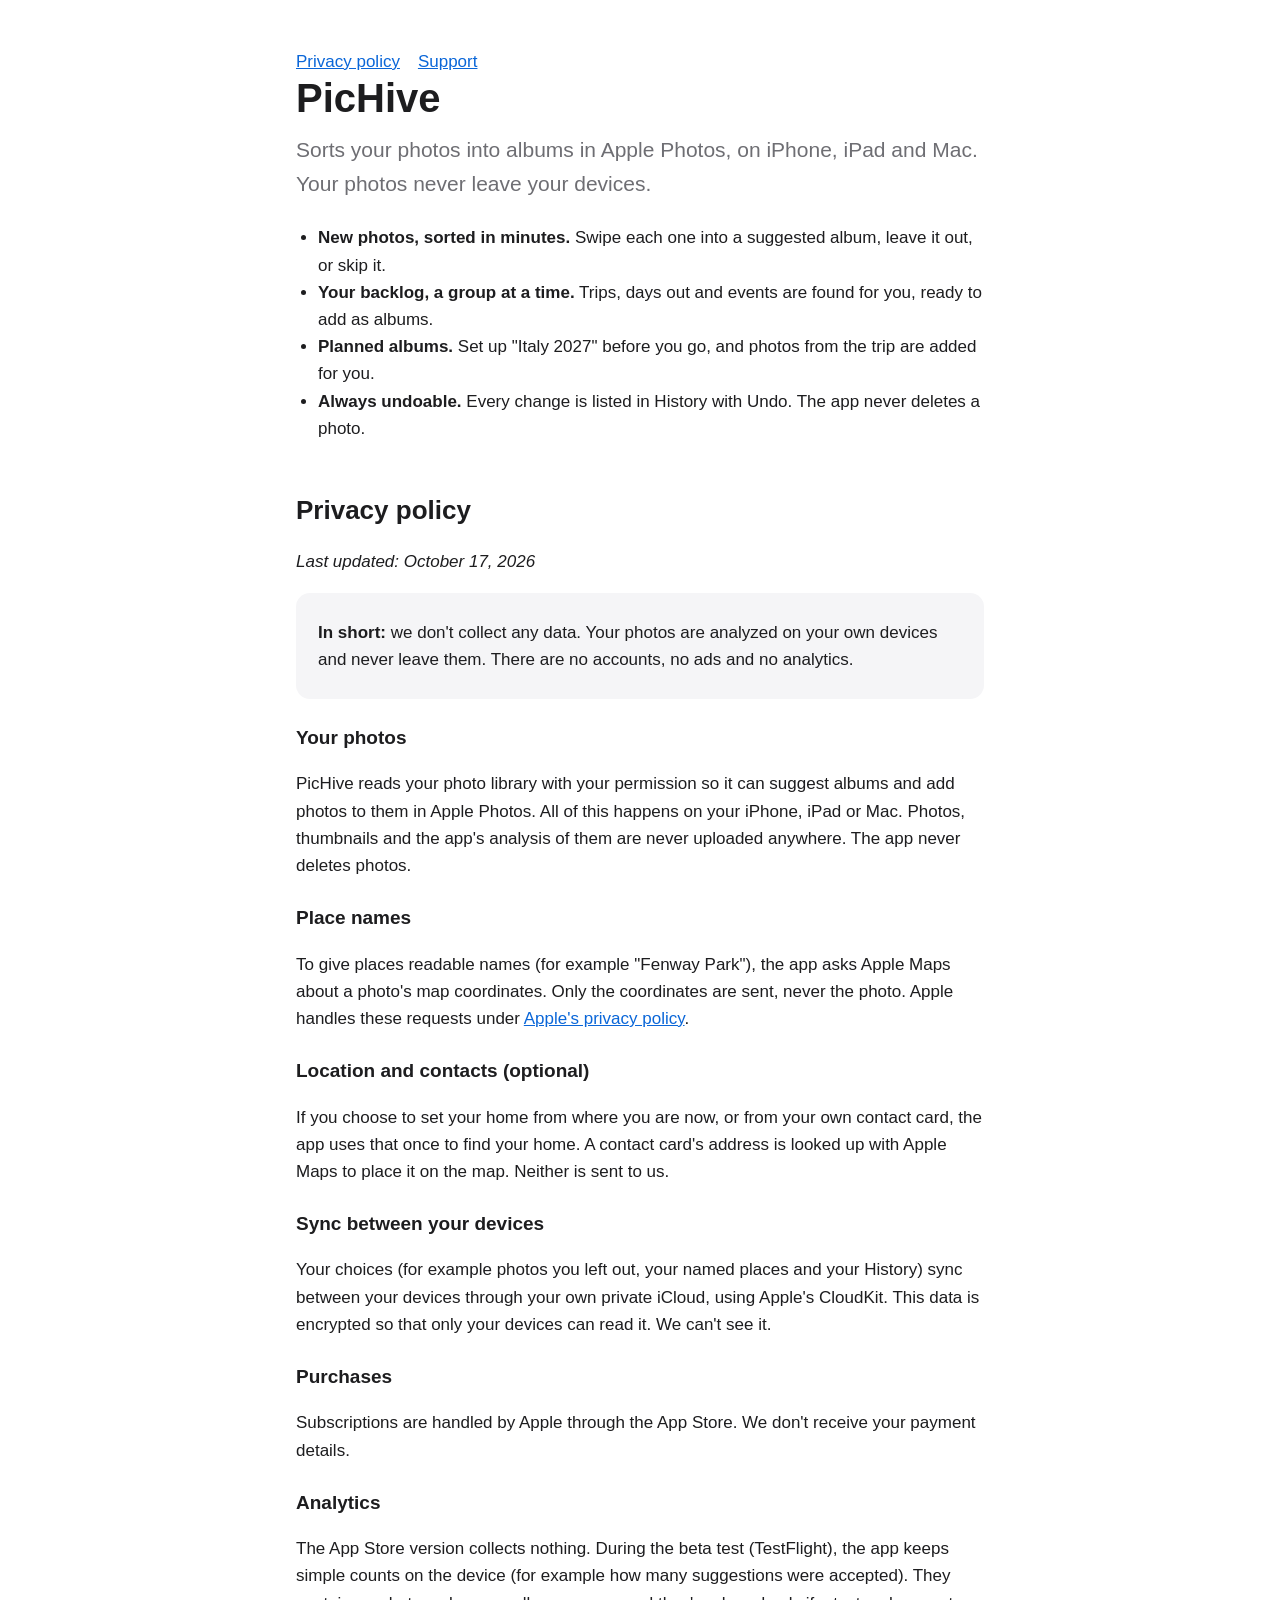
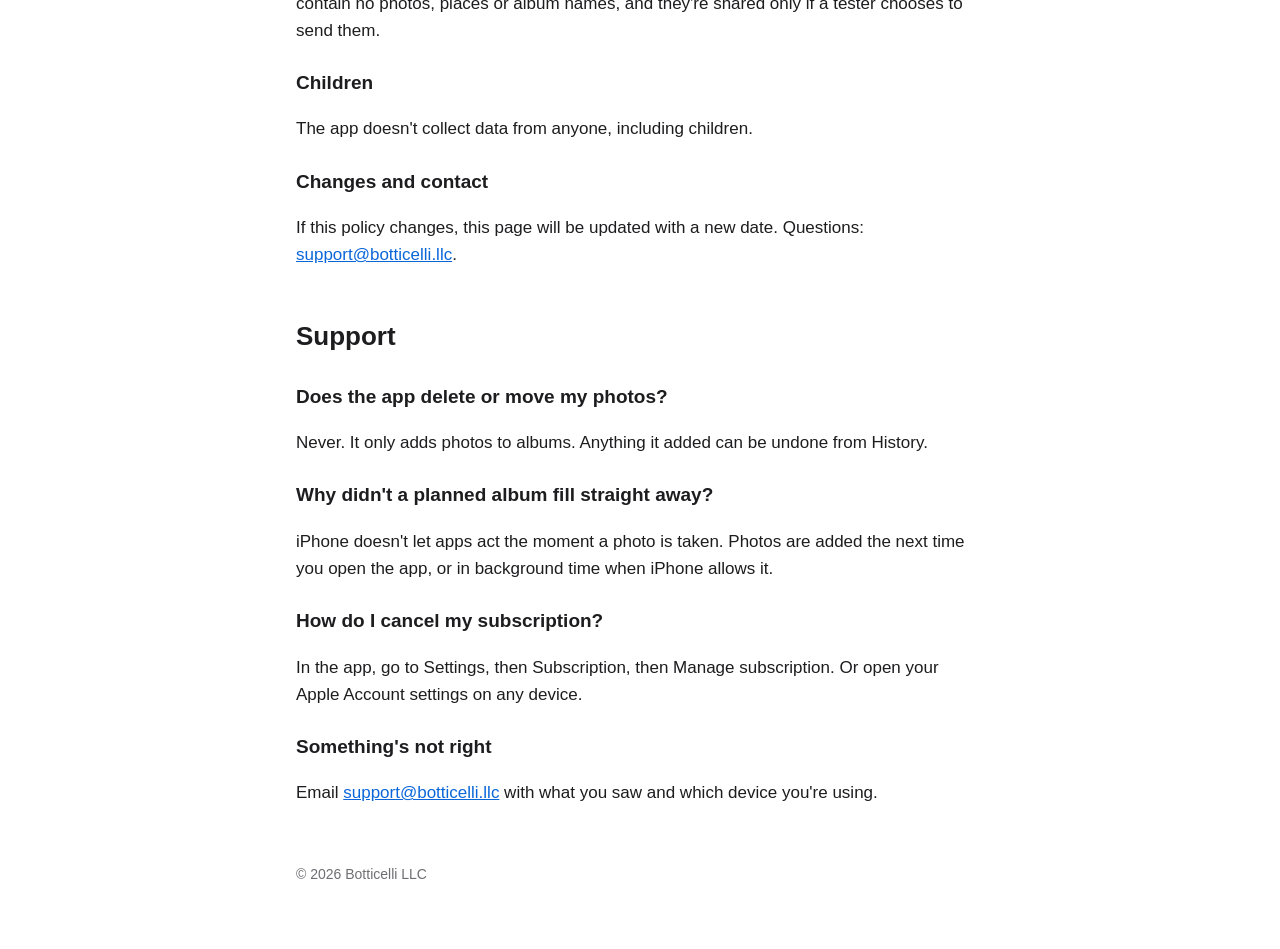
==== index.html @ 1653ad2e "Add files via upload" ====
<!doctype html>
<html lang="en">
<head>
<meta charset="utf-8">
<meta name="viewport" content="width=device-width, initial-scale=1">
<title>PicHive</title>
<meta name="description" content="PicHive sorts your photos into albums in Apple Photos, on your iPhone, iPad and Mac. Your photos never leave your devices.">
<style>
  :root { --text: #1d1d1f; --muted: #6e6e73; --bg: #ffffff; --card: #f5f5f7; --accent: #0a66d8; }
  @media (prefers-color-scheme: dark) {
    :root { --text: #f5f5f7; --muted: #a1a1a6; --bg: #000000; --card: #1c1c1e; --accent: #4c9bff; }
  }
  * { box-sizing: border-box; }
  body { margin: 0; background: var(--bg); color: var(--text);
         font: 17px/1.6 -apple-system, BlinkMacSystemFont, "Segoe UI", Roboto, Helvetica, Arial, sans-serif; }
  main { max-width: 720px; margin: 0 auto; padding: 48px 16px 64px; }
  h1 { font-size: 40px; line-height: 1.15; margin: 0 0 12px; }
  h2 { font-size: 26px; margin: 48px 0 12px; }
  h3 { font-size: 19px; margin: 24px 0 6px; }
  p, li { color: var(--text); }
  .lead { font-size: 21px; color: var(--muted); margin: 0 0 24px; }
  .card { background: var(--card); border-radius: 14px; padding: 20px 22px; margin: 16px 0; }
  .card p { margin: 6px 0; }
  a { color: var(--accent); }
  nav a { margin-right: 18px; }
  footer { margin-top: 56px; color: var(--muted); font-size: 14px; }
  ul { padding-left: 22px; }
</style>
</head>
<body>
<main>
  <nav><a href="#privacy">Privacy policy</a><a href="#support">Support</a></nav>

  <h1>PicHive</h1>
  <p class="lead">Sorts your photos into albums in Apple Photos, on iPhone, iPad and Mac. Your photos never leave your devices.</p>

  <ul>
    <li><strong>New photos, sorted in minutes.</strong> Swipe each one into a suggested album, leave it out, or skip it.</li>
    <li><strong>Your backlog, a group at a time.</strong> Trips, days out and events are found for you, ready to add as albums.</li>
    <li><strong>Planned albums.</strong> Set up "Italy 2027" before you go, and photos from the trip are added for you.</li>
    <li><strong>Always undoable.</strong> Every change is listed in History with Undo. The app never deletes a photo.</li>
  </ul>

  <h2 id="privacy">Privacy policy</h2>
  <p><em>Last updated: October 17, 2026</em></p>

  <div class="card">
    <p><strong>In short:</strong> we don't collect any data. Your photos are analyzed on your own devices and never leave them. There are no accounts, no ads and no analytics.</p>
  </div>

  <h3>Your photos</h3>
  <p>PicHive reads your photo library with your permission so it can suggest albums and add photos to them in Apple Photos. All of this happens on your iPhone, iPad or Mac. Photos, thumbnails and the app's analysis of them are never uploaded anywhere. The app never deletes photos.</p>

  <h3>Place names</h3>
  <p>To give places readable names (for example "Fenway Park"), the app asks Apple Maps about a photo's map coordinates. Only the coordinates are sent, never the photo. Apple handles these requests under <a href="https://www.apple.com/legal/privacy/">Apple's privacy policy</a>.</p>

  <h3>Location and contacts (optional)</h3>
  <p>If you choose to set your home from where you are now, or from your own contact card, the app uses that once to find your home. A contact card's address is looked up with Apple Maps to place it on the map. Neither is sent to us.</p>

  <h3>Sync between your devices</h3>
  <p>Your choices (for example photos you left out, your named places and your History) sync between your devices through your own private iCloud, using Apple's CloudKit. This data is encrypted so that only your devices can read it. We can't see it.</p>

  <h3>Purchases</h3>
  <p>Subscriptions are handled by Apple through the App Store. We don't receive your payment details.</p>

  <h3>Analytics</h3>
  <p>The App Store version collects nothing. During the beta test (TestFlight), the app keeps simple counts on the device (for example how many suggestions were accepted). They contain no photos, places or album names, and they're shared only if a tester chooses to send them.</p>

  <h3>Children</h3>
  <p>The app doesn't collect data from anyone, including children.</p>

  <h3>Changes and contact</h3>
  <p>If this policy changes, this page will be updated with a new date. Questions: <a href="mailto:support@botticelli.llc">support@botticelli.llc</a>.</p>

  <h2 id="support">Support</h2>
  <h3>Does the app delete or move my photos?</h3>
  <p>Never. It only adds photos to albums. Anything it added can be undone from History.</p>
  <h3>Why didn't a planned album fill straight away?</h3>
  <p>iPhone doesn't let apps act the moment a photo is taken. Photos are added the next time you open the app, or in background time when iPhone allows it.</p>
  <h3>How do I cancel my subscription?</h3>
  <p>In the app, go to Settings, then Subscription, then Manage subscription. Or open your Apple Account settings on any device.</p>
  <h3>Something's not right</h3>
  <p>Email <a href="mailto:support@botticelli.llc">support@botticelli.llc</a> with what you saw and which device you're using.</p>

  <footer>© 2026 Botticelli LLC</footer>
</main>
</body>
</html>
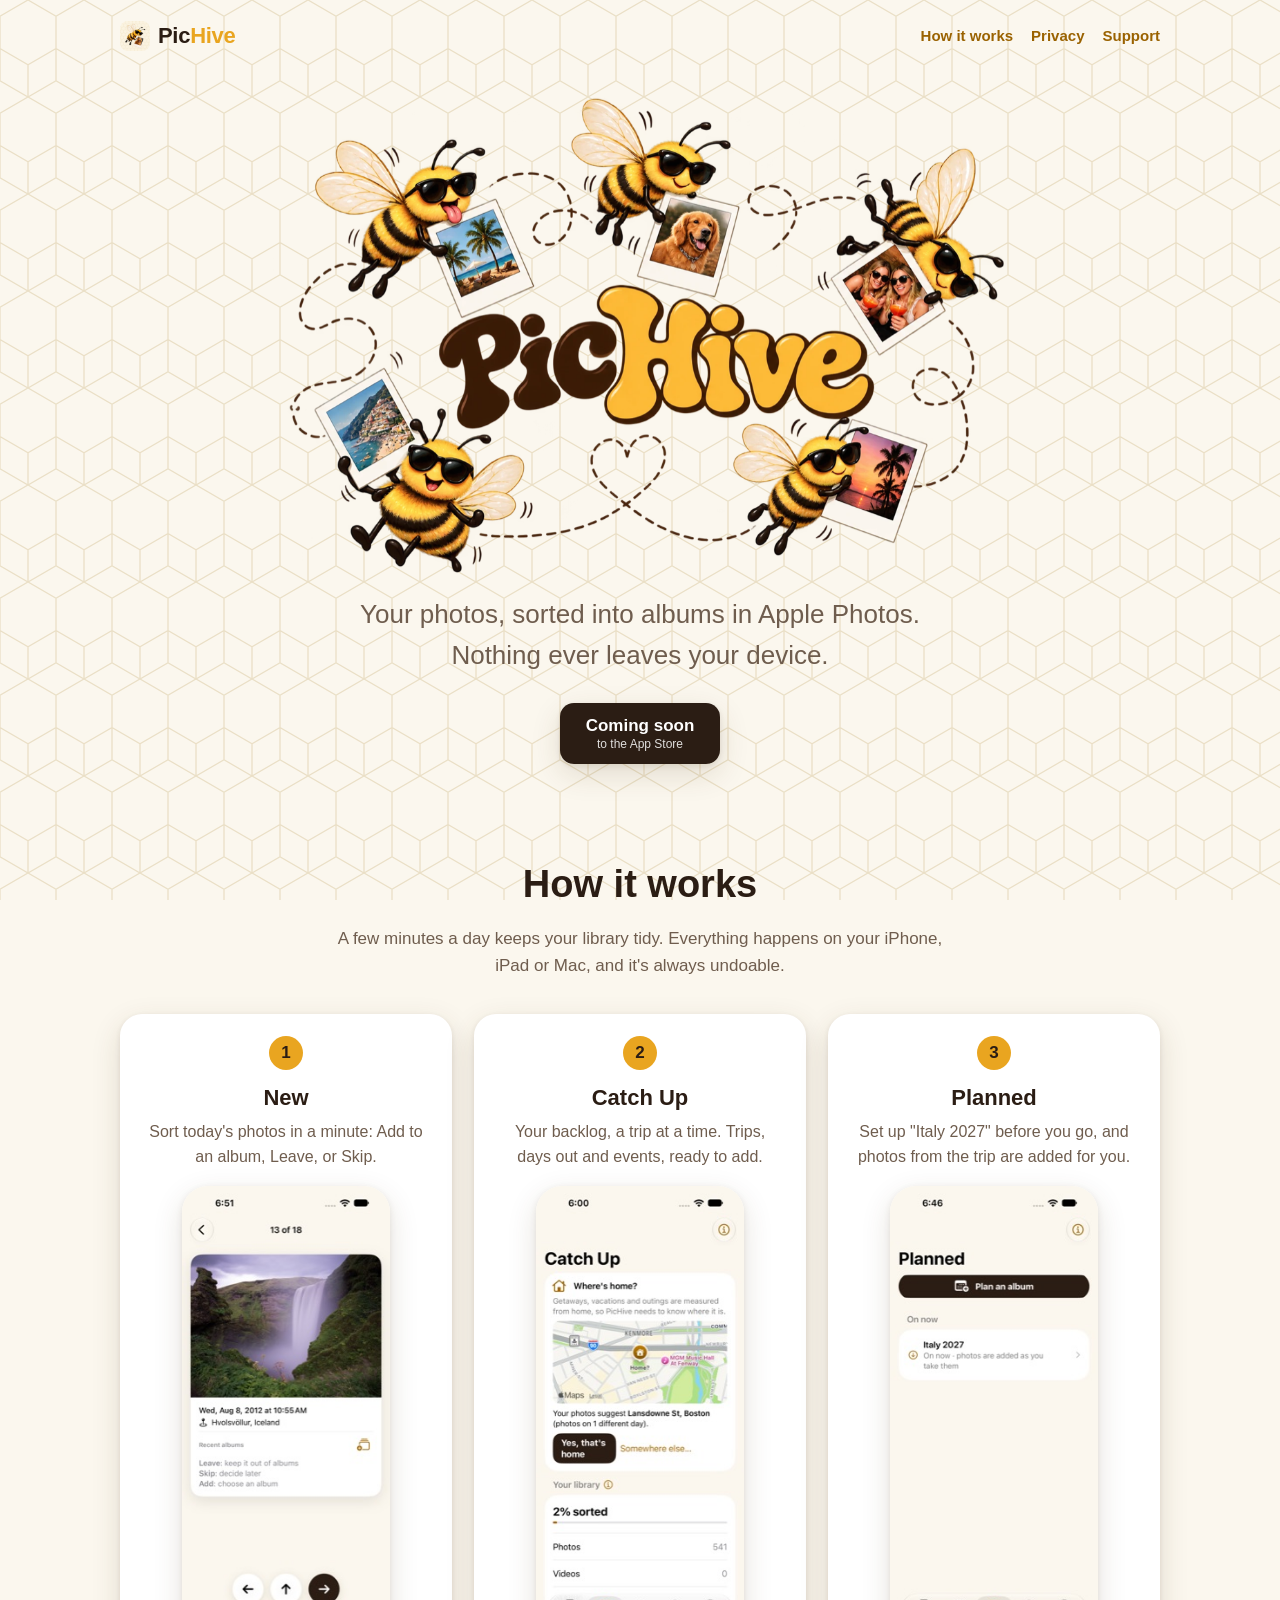
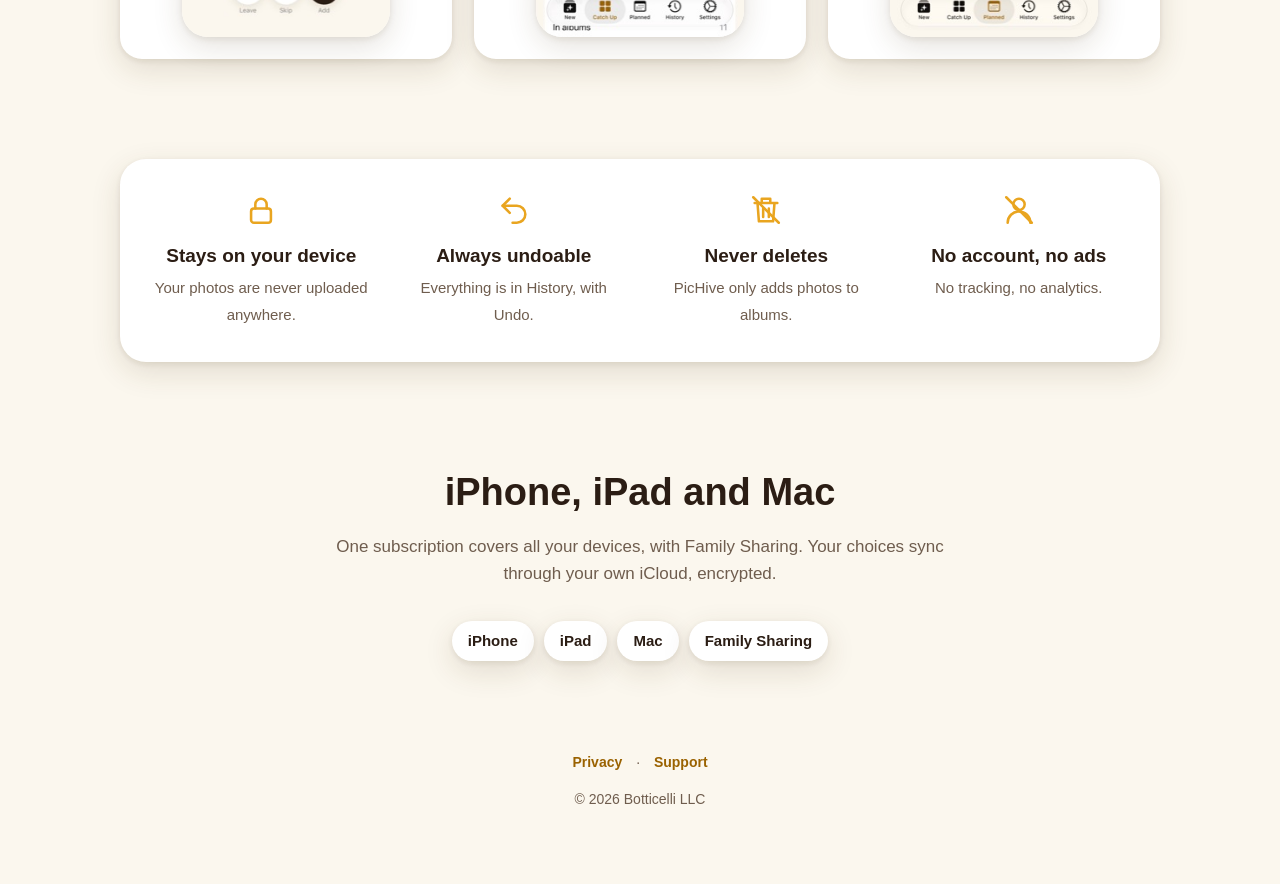
==== commit 0948c229: "PicHive website: home, privacy and support" ====
--- a/index.html
+++ b/index.html
@@ -3,86 +3,71 @@
 <head>
 <meta charset="utf-8">
 <meta name="viewport" content="width=device-width, initial-scale=1">
-<title>PicHive</title>
-<meta name="description" content="PicHive sorts your photos into albums in Apple Photos, on your iPhone, iPad and Mac. Your photos never leave your devices.">
-<style>
-  :root { --text: #1d1d1f; --muted: #6e6e73; --bg: #ffffff; --card: #f5f5f7; --accent: #0a66d8; }
-  @media (prefers-color-scheme: dark) {
-    :root { --text: #f5f5f7; --muted: #a1a1a6; --bg: #000000; --card: #1c1c1e; --accent: #4c9bff; }
-  }
-  * { box-sizing: border-box; }
-  body { margin: 0; background: var(--bg); color: var(--text);
-         font: 17px/1.6 -apple-system, BlinkMacSystemFont, "Segoe UI", Roboto, Helvetica, Arial, sans-serif; }
-  main { max-width: 720px; margin: 0 auto; padding: 48px 16px 64px; }
-  h1 { font-size: 40px; line-height: 1.15; margin: 0 0 12px; }
-  h2 { font-size: 26px; margin: 48px 0 12px; }
-  h3 { font-size: 19px; margin: 24px 0 6px; }
-  p, li { color: var(--text); }
-  .lead { font-size: 21px; color: var(--muted); margin: 0 0 24px; }
-  .card { background: var(--card); border-radius: 14px; padding: 20px 22px; margin: 16px 0; }
-  .card p { margin: 6px 0; }
-  a { color: var(--accent); }
-  nav a { margin-right: 18px; }
-  footer { margin-top: 56px; color: var(--muted); font-size: 14px; }
-  ul { padding-left: 22px; }
-</style>
+<title>PicHive: your photos, sorted into albums</title>
+<meta name="description" content="PicHive sorts your photos into albums in Apple Photos, on iPhone, iPad and Mac. Your photos never leave your devices.">
+<link rel="icon" href="assets/icon.png">
+<link rel="apple-touch-icon" href="assets/icon.png">
+<link rel="stylesheet" href="assets/style.css">
 </head>
 <body>
-<main>
-  <nav><a href="#privacy">Privacy policy</a><a href="#support">Support</a></nav>
+  <div class="comb" aria-hidden="true"></div>
+  <nav>
+    <a class="logo" href="./"><img src="assets/icon.png" alt=""><span>Pic<b>Hive</b></span></a>
+    <div class="links"><a href="#how">How it works</a><a href="privacy.html">Privacy</a><a href="support.html">Support</a></div>
+  </nav>
 
-  <h1>PicHive</h1>
-  <p class="lead">Sorts your photos into albums in Apple Photos, on iPhone, iPad and Mac. Your photos never leave your devices.</p>
+  <header class="hero">
+    <img class="bee b1" src="assets/bee.png" alt="" aria-hidden="true">
+    <img class="bee b2" src="assets/bee.png" alt="" aria-hidden="true">
+    <img class="bee b3" src="assets/bee.png" alt="" aria-hidden="true">
+    <img class="art" src="assets/pichive-bees.png" alt="PicHive: bees in sunglasses carrying photos">
+    <p class="tag">Your photos, sorted into albums in Apple Photos.<br>Nothing ever leaves your device.</p>
+    <div class="cta">
+      <!-- Before launch: "Coming soon". On launch day, replace with Apple's official "Download on the App Store" badge linking to the app. -->
+      <span class="store">Coming soon<small>to the App Store</small></span>
+    </div>
+  </header>
 
-  <ul>
-    <li><strong>New photos, sorted in minutes.</strong> Swipe each one into a suggested album, leave it out, or skip it.</li>
-    <li><strong>Your backlog, a group at a time.</strong> Trips, days out and events are found for you, ready to add as albums.</li>
-    <li><strong>Planned albums.</strong> Set up "Italy 2027" before you go, and photos from the trip are added for you.</li>
-    <li><strong>Always undoable.</strong> Every change is listed in History with Undo. The app never deletes a photo.</li>
-  </ul>
+  <section id="how">
+    <h2>How it works</h2>
+    <p class="sub">A few minutes a day keeps your library tidy. Everything happens on your iPhone, iPad or Mac, and it's always undoable.</p>
+    <div class="steps">
+      <div class="step"><span class="num">1</span><h3>New</h3><p>Sort today's photos in a minute: Add to an album, Leave, or Skip.</p><img class="shot" src="assets/screen-new.jpg" alt="PicHive reviewing a photo of a waterfall in Iceland"></div>
+      <div class="step"><span class="num">2</span><h3>Catch Up</h3><p>Your backlog, a trip at a time. Trips, days out and events, ready to add.</p><img class="shot" src="assets/screen-catchup.jpg" alt="PicHive Catch Up screen"></div>
+      <div class="step"><span class="num">3</span><h3>Planned</h3><p>Set up "Italy 2027" before you go, and photos from the trip are added for you.</p><img class="shot" src="assets/screen-planned.jpg" alt="PicHive Planned screen with Italy 2027"></div>
+    </div>
+  </section>
 
-  <h2 id="privacy">Privacy policy</h2>
-  <p><em>Last updated: October 17, 2026</em></p>
+  <section>
+    <div class="promise">
+      <div>
+        <svg viewBox="0 0 24 24" aria-hidden="true"><rect x="5" y="11" width="14" height="10" rx="2"/><path d="M8 11V8a4 4 0 0 1 8 0v3"/></svg>
+        <b>Stays on your device</b><span>Your photos are never uploaded anywhere.</span>
+      </div>
+      <div>
+        <svg viewBox="0 0 24 24" aria-hidden="true"><path d="M9 14 4 9l5-5"/><path d="M4 9h10a6 6 0 0 1 0 12h-3"/></svg>
+        <b>Always undoable</b><span>Everything is in History, with Undo.</span>
+      </div>
+      <div>
+        <svg viewBox="0 0 24 24" aria-hidden="true"><path d="M4 7h16M10 11v6M14 11v6M6 7l1 13h10l1-13M9 7V4h6v3"/><path d="M3 3l18 18"/></svg>
+        <b>Never deletes</b><span>PicHive only adds photos to albums.</span>
+      </div>
+      <div>
+        <svg viewBox="0 0 24 24" aria-hidden="true"><circle cx="12" cy="8" r="4"/><path d="M4 21a8 8 0 0 1 16 0"/><path d="M3 3l18 18"/></svg>
+        <b>No account, no ads</b><span>No tracking, no analytics.</span>
+      </div>
+    </div>
+  </section>
 
-  <div class="card">
-    <p><strong>In short:</strong> we don't collect any data. Your photos are analyzed on your own devices and never leave them. There are no accounts, no ads and no analytics.</p>
-  </div>
+  <section class="devices">
+    <h2>iPhone, iPad and Mac</h2>
+    <p class="sub">One subscription covers all your devices, with Family Sharing. Your choices sync through your own iCloud, encrypted.</p>
+    <div class="chips"><span class="chip">iPhone</span><span class="chip">iPad</span><span class="chip">Mac</span><span class="chip">Family Sharing</span></div>
+  </section>
 
-  <h3>Your photos</h3>
-  <p>PicHive reads your photo library with your permission so it can suggest albums and add photos to them in Apple Photos. All of this happens on your iPhone, iPad or Mac. Photos, thumbnails and the app's analysis of them are never uploaded anywhere. The app never deletes photos.</p>
-
-  <h3>Place names</h3>
-  <p>To give places readable names (for example "Fenway Park"), the app asks Apple Maps about a photo's map coordinates. Only the coordinates are sent, never the photo. Apple handles these requests under <a href="https://www.apple.com/legal/privacy/">Apple's privacy policy</a>.</p>
-
-  <h3>Location and contacts (optional)</h3>
-  <p>If you choose to set your home from where you are now, or from your own contact card, the app uses that once to find your home. A contact card's address is looked up with Apple Maps to place it on the map. Neither is sent to us.</p>
-
-  <h3>Sync between your devices</h3>
-  <p>Your choices (for example photos you left out, your named places and your History) sync between your devices through your own private iCloud, using Apple's CloudKit. This data is encrypted so that only your devices can read it. We can't see it.</p>
-
-  <h3>Purchases</h3>
-  <p>Subscriptions are handled by Apple through the App Store. We don't receive your payment details.</p>
-
-  <h3>Analytics</h3>
-  <p>The App Store version collects nothing. During the beta test (TestFlight), the app keeps simple counts on the device (for example how many suggestions were accepted). They contain no photos, places or album names, and they're shared only if a tester chooses to send them.</p>
-
-  <h3>Children</h3>
-  <p>The app doesn't collect data from anyone, including children.</p>
-
-  <h3>Changes and contact</h3>
-  <p>If this policy changes, this page will be updated with a new date. Questions: <a href="mailto:support@botticelli.llc">support@botticelli.llc</a>.</p>
-
-  <h2 id="support">Support</h2>
-  <h3>Does the app delete or move my photos?</h3>
-  <p>Never. It only adds photos to albums. Anything it added can be undone from History.</p>
-  <h3>Why didn't a planned album fill straight away?</h3>
-  <p>iPhone doesn't let apps act the moment a photo is taken. Photos are added the next time you open the app, or in background time when iPhone allows it.</p>
-  <h3>How do I cancel my subscription?</h3>
-  <p>In the app, go to Settings, then Subscription, then Manage subscription. Or open your Apple Account settings on any device.</p>
-  <h3>Something's not right</h3>
-  <p>Email <a href="mailto:support@botticelli.llc">support@botticelli.llc</a> with what you saw and which device you're using.</p>
-
-  <footer>© 2026 Botticelli LLC</footer>
-</main>
+  <footer>
+    <a href="privacy.html">Privacy</a> · <a href="support.html">Support</a>
+    <p>© 2026 Botticelli LLC</p>
+  </footer>
 </body>
 </html>
--- a/assets/style.css
+++ b/assets/style.css
@@ -0,0 +1,79 @@
+/* PicHive website: cream, chocolate and honey, like the app. Light and dark. */
+:root {
+  --page: #fbf7ee; --card: #ffffff; --text: #2b1d14; --muted: #6f5d4e; --comb: #eadfc6;
+  --honey: #e9a520; --honeyText: #9a6200; --choc: #2b1d14; --onChoc: #ffffff;
+  --shadow: 0 10px 30px rgba(80, 55, 20, .14), 0 2px 6px rgba(80, 55, 20, .10);
+}
+@media (prefers-color-scheme: dark) {
+  :root {
+    --page: #17110c; --card: #241a13; --text: #f6efe4; --muted: #c4b29b; --comb: #2e2218;
+    --honeyText: #f2b33d; --choc: #f2b33d; --onChoc: #2b1d14; --shadow: 0 12px 32px rgba(0, 0, 0, .55);
+  }
+}
+* { box-sizing: border-box; }
+html { scroll-behavior: smooth; }
+body { margin: 0; background: var(--page); color: var(--text); font: 17px/1.6 -apple-system, BlinkMacSystemFont, "Segoe UI", Roboto, sans-serif; }
+.rounded, h1, h2, h3, .logo { font-family: ui-rounded, "SF Pro Rounded", -apple-system, sans-serif; }
+a { color: var(--honeyText); }
+img { max-width: 100%; }
+
+/* Faint honeycomb behind every page */
+.comb { position: fixed; inset: 0; z-index: -1;
+  background-image: url("data:image/svg+xml;utf8,<svg xmlns='http://www.w3.org/2000/svg' width='56' height='97' viewBox='0 0 56 97'><path d='M28 0 L56 16.2 L56 48.5 L28 64.7 L0 48.5 L0 16.2 Z M28 64.7 L28 97 M0 48.5 L0 80.8 L28 97 M56 48.5 L56 80.8 L28 97' fill='none' stroke='%23eadfc6' stroke-width='1.3'/></svg>"); }
+@media (prefers-color-scheme: dark) { .comb { opacity: .12; } }
+
+nav { display: flex; justify-content: space-between; align-items: center; max-width: 1080px; margin: 0 auto; padding: 18px 20px; }
+.logo { font-weight: 800; font-size: 22px; letter-spacing: -.3px; color: var(--text); text-decoration: none; display: inline-flex; align-items: center; gap: 8px; }
+.logo img { width: 30px; height: 30px; border-radius: 8px; }
+.logo b { color: var(--honey); font-weight: inherit; }
+nav .links a { margin-left: 18px; text-decoration: none; font-weight: 600; font-size: 15px; }
+
+/* Home: hero */
+.hero { position: relative; max-width: 1080px; margin: 0 auto; padding: 10px 20px 40px; text-align: center; overflow: hidden; }
+.hero .art { width: min(760px, 100%); height: auto; display: block; margin: 0 auto; }
+.tag { font-size: clamp(20px, 3vw, 26px); color: var(--muted); margin: 6px auto 26px; max-width: 640px; }
+.cta { display: inline-flex; flex-direction: column; align-items: center; gap: 10px; }
+.store { display: inline-flex; flex-direction: column; align-items: center; background: var(--choc); color: var(--onChoc); border-radius: 14px; padding: 12px 26px; font-weight: 700; text-decoration: none; box-shadow: var(--shadow); line-height: 1.3; }
+.store small { font-weight: 500; font-size: 12px; opacity: .85; }
+
+/* Flying bees: they stay in the margins beside and above the artwork, never over text.
+   Shown on wide screens only; hidden for Reduce Motion. */
+.bee { display: none; }
+@media (min-width: 1000px) and (prefers-reduced-motion: no-preference) {
+  .bee { display: block; position: absolute; top: 0; left: 0; width: 56px; height: auto; pointer-events: none;
+         offset-rotate: 0deg; filter: drop-shadow(0 4px 6px rgba(0, 0, 0, .18)); }
+  .bee.b1 { offset-path: path("M -80 40 C 200 -10, 400 70, 600 20 S 950 0, 1180 50"); animation: fly 26s linear infinite, bob 1.6s ease-in-out infinite; }
+  .bee.b2 { width: 46px; offset-path: path("M 1170 90 C 1060 180, 1090 300, 1010 380 S 1060 480, 1170 540"); animation: fly 22s linear infinite -8s, bob 1.3s ease-in-out infinite; }
+  .bee.b3 { width: 40px; offset-path: path("M -70 540 C 60 470, 20 350, 100 260 S 60 140, -70 80"); animation: fly 30s linear infinite -15s, bob 1.9s ease-in-out infinite; }
+}
+@keyframes fly { from { offset-distance: 0%; } to { offset-distance: 100%; } }
+@keyframes bob { 0%, 100% { translate: 0 0; } 50% { translate: 0 -6px; } }
+
+/* Sections */
+section { max-width: 1080px; margin: 0 auto; padding: 50px 20px; }
+h2 { font-size: clamp(28px, 4vw, 38px); margin: 0 0 10px; text-align: center; }
+.sub { text-align: center; color: var(--muted); margin: 0 auto 34px; max-width: 620px; }
+.steps { display: grid; grid-template-columns: repeat(auto-fit, minmax(260px, 1fr)); gap: 22px; }
+.step { background: var(--card); border-radius: 22px; padding: 22px; box-shadow: var(--shadow); text-align: center; }
+.step .num { display: inline-flex; width: 34px; height: 34px; border-radius: 50%; background: var(--honey); color: #2b1d14; font-weight: 800; align-items: center; justify-content: center; }
+.step h3 { margin: 10px 0 4px; font-size: 22px; }
+.step p { color: var(--muted); margin: 0 0 16px; font-size: 16px; }
+.shot { width: 72%; max-width: 230px; border-radius: 26px; box-shadow: var(--shadow); display: block; margin: 0 auto; }
+.promise { background: var(--card); border-radius: 26px; box-shadow: var(--shadow); padding: 34px 26px; display: grid; grid-template-columns: repeat(auto-fit, minmax(200px, 1fr)); gap: 22px; text-align: center; }
+.promise svg { width: 34px; height: 34px; stroke: var(--honey); fill: none; stroke-width: 1.8; stroke-linecap: round; stroke-linejoin: round; margin-bottom: 6px; }
+.promise b { display: block; font-size: 19px; margin-bottom: 2px; }
+.promise span { color: var(--muted); font-size: 15px; }
+.devices { text-align: center; }
+.chips { display: flex; justify-content: center; gap: 10px; flex-wrap: wrap; margin-top: 14px; }
+.chip { background: var(--card); border-radius: 999px; padding: 8px 16px; box-shadow: var(--shadow); font-weight: 600; font-size: 15px; }
+
+/* Privacy and Support pages */
+.doc { max-width: 760px; margin: 0 auto; padding: 20px 20px 40px; }
+.doc h1 { font-size: clamp(32px, 5vw, 44px); margin: 10px 0 4px; }
+.doc .updated { color: var(--muted); margin: 0 0 24px; }
+.doc h3 { font-size: 20px; margin: 28px 0 6px; }
+.doc .card { background: var(--card); border-radius: 18px; padding: 18px 22px; box-shadow: var(--shadow); margin: 18px 0; }
+.doc .card p { margin: 4px 0; }
+
+footer { text-align: center; padding: 40px 20px 60px; color: var(--muted); font-size: 14px; }
+footer a { margin: 0 10px; font-weight: 600; text-decoration: none; }
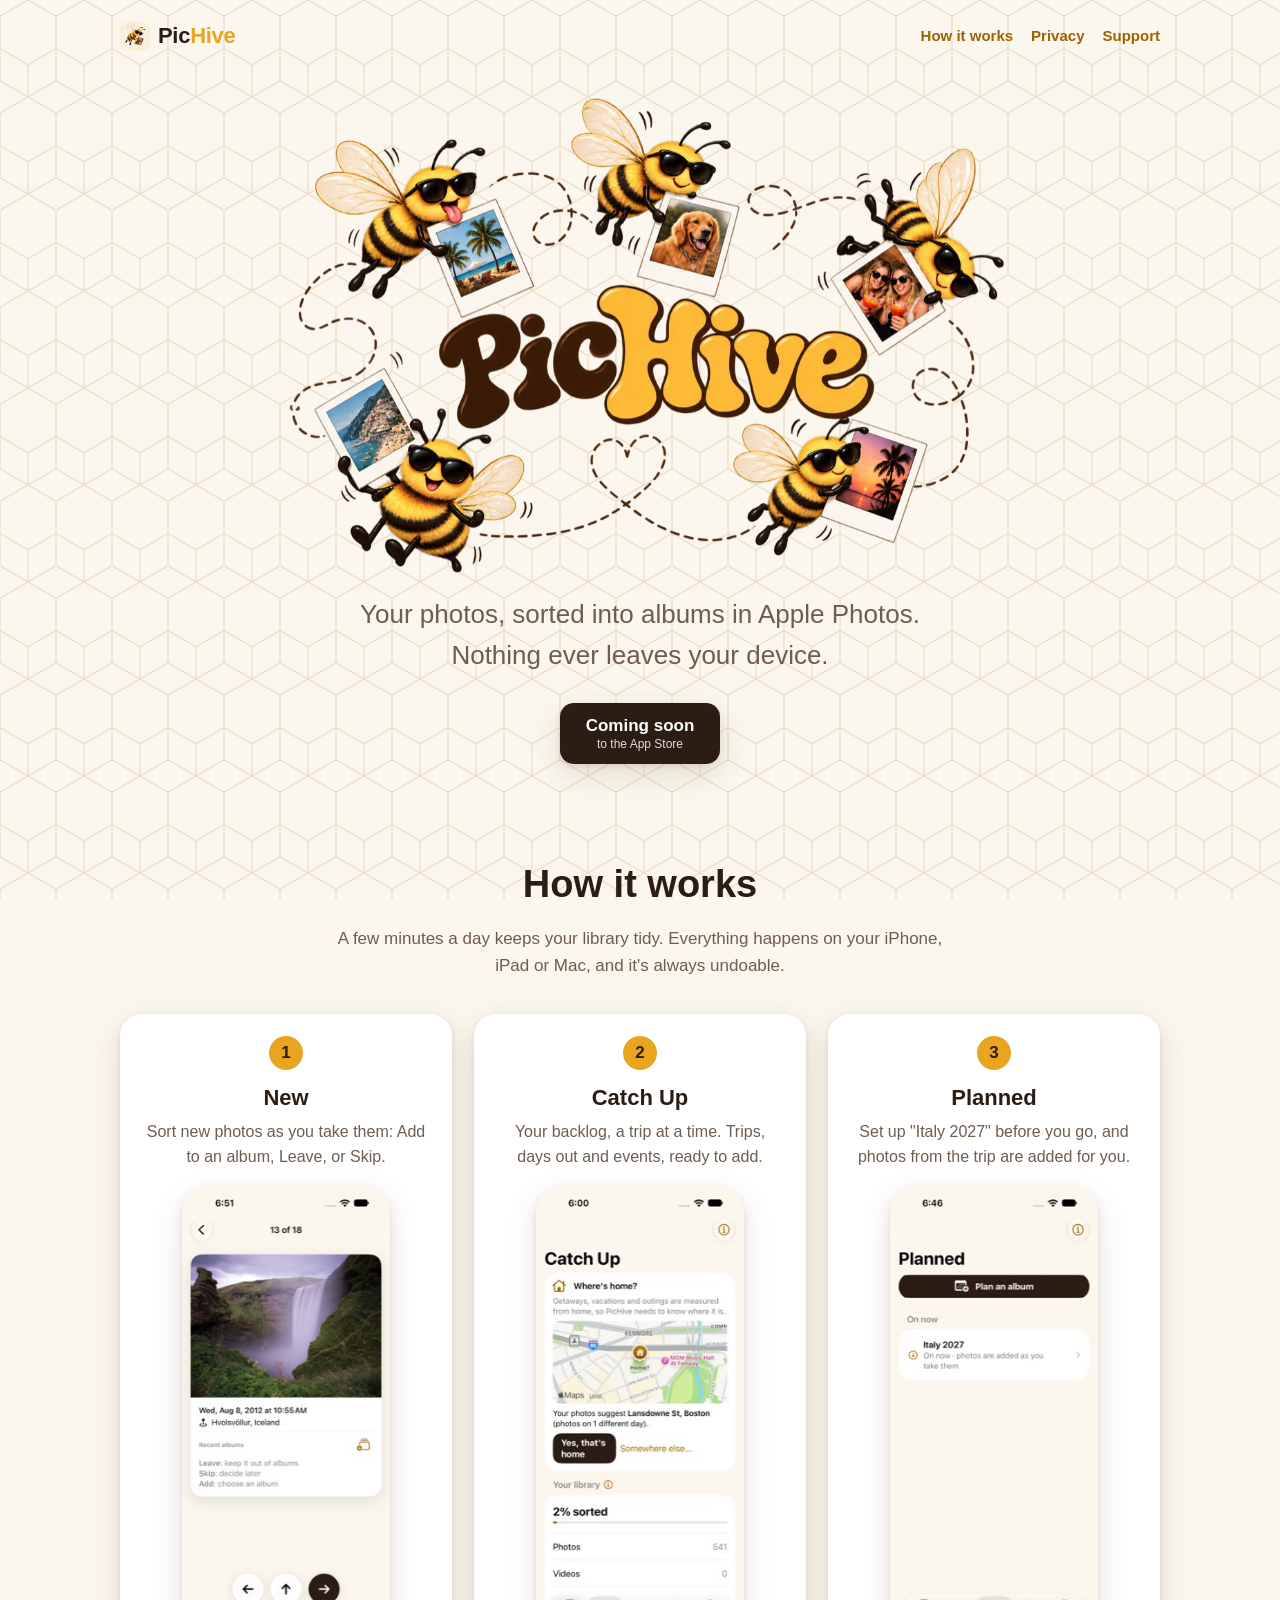
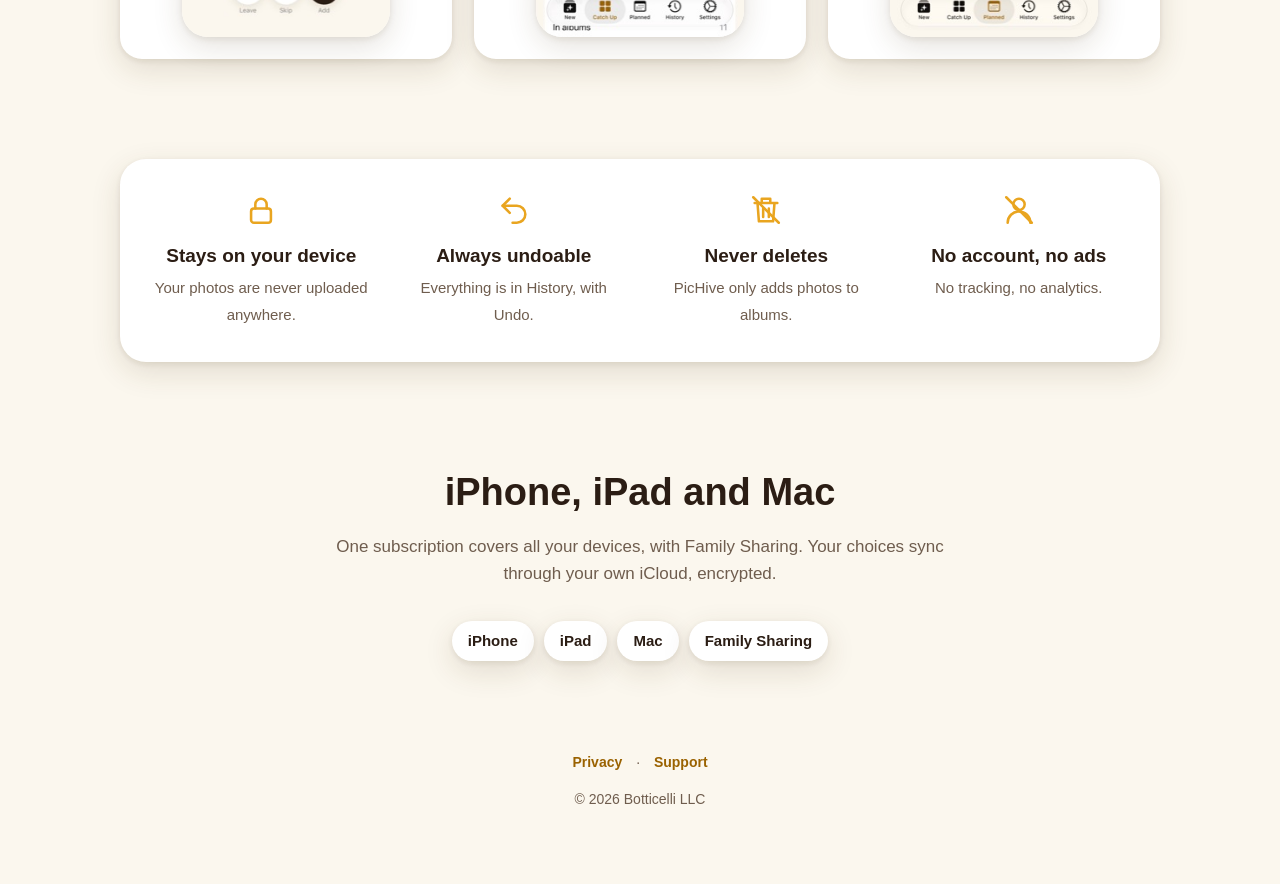
==== commit 061269c0: "One looping bee on phones; New step wording" ====
--- a/index.html
+++ b/index.html
@@ -13,13 +13,14 @@
   <div class="comb" aria-hidden="true"></div>
   <nav>
     <a class="logo" href="./"><img src="assets/icon.png" alt=""><span>Pic<b>Hive</b></span></a>
-    <div class="links"><a href="#how">How it works</a><a href="privacy.html">Privacy</a><a href="support.html">Support</a></div>
+    <div class="links"><a class="wide" href="#how">How it works</a><a href="privacy.html">Privacy</a><a href="support.html">Support</a></div>
   </nav>
 
   <header class="hero">
     <img class="bee b1" src="assets/bee.png" alt="" aria-hidden="true">
     <img class="bee b2" src="assets/bee.png" alt="" aria-hidden="true">
     <img class="bee b3" src="assets/bee.png" alt="" aria-hidden="true">
+    <img class="bee b4" src="assets/bee.png" alt="" aria-hidden="true">
     <img class="art" src="assets/pichive-bees.png" alt="PicHive: bees in sunglasses carrying photos">
     <p class="tag">Your photos, sorted into albums in Apple Photos.<br>Nothing ever leaves your device.</p>
     <div class="cta">
@@ -32,7 +33,7 @@
     <h2>How it works</h2>
     <p class="sub">A few minutes a day keeps your library tidy. Everything happens on your iPhone, iPad or Mac, and it's always undoable.</p>
     <div class="steps">
-      <div class="step"><span class="num">1</span><h3>New</h3><p>Sort today's photos in a minute: Add to an album, Leave, or Skip.</p><img class="shot" src="assets/screen-new.jpg" alt="PicHive reviewing a photo of a waterfall in Iceland"></div>
+      <div class="step"><span class="num">1</span><h3>New</h3><p>Sort new photos as you take them: Add to an album, Leave, or Skip.</p><img class="shot" src="assets/screen-new.jpg" alt="PicHive reviewing a photo of a waterfall in Iceland"></div>
       <div class="step"><span class="num">2</span><h3>Catch Up</h3><p>Your backlog, a trip at a time. Trips, days out and events, ready to add.</p><img class="shot" src="assets/screen-catchup.jpg" alt="PicHive Catch Up screen"></div>
       <div class="step"><span class="num">3</span><h3>Planned</h3><p>Set up "Italy 2027" before you go, and photos from the trip are added for you.</p><img class="shot" src="assets/screen-planned.jpg" alt="PicHive Planned screen with Italy 2027"></div>
     </div>
--- a/assets/style.css
+++ b/assets/style.css
@@ -45,7 +45,17 @@
   .bee.b1 { offset-path: path("M -80 40 C 200 -10, 400 70, 600 20 S 950 0, 1180 50"); animation: fly 26s linear infinite, bob 1.6s ease-in-out infinite; }
   .bee.b2 { width: 46px; offset-path: path("M 1170 90 C 1060 180, 1090 300, 1010 380 S 1060 480, 1170 540"); animation: fly 22s linear infinite -8s, bob 1.3s ease-in-out infinite; }
   .bee.b3 { width: 40px; offset-path: path("M -70 540 C 60 470, 20 350, 100 260 S 60 140, -70 80"); animation: fly 30s linear infinite -15s, bob 1.9s ease-in-out infinite; }
+  .bee.b4 { display: none; }
 }
+/* Phones and tablets: one bee crosses the band above the artwork with a loop, then rests out of sight */
+@media (max-width: 999px) and (prefers-reduced-motion: no-preference) {
+  .hero { padding-top: 54px; }
+  .bee.b4 { display: block; position: absolute; top: 0; left: 0; width: 36px; height: auto; pointer-events: none;
+            offset-rotate: 0deg; filter: drop-shadow(0 3px 4px rgba(0, 0, 0, .18));
+            offset-path: path("M -60 30 C 40 8, 110 8, 165 28 C 215 46, 236 2, 200 4 C 162 6, 178 52, 236 40 C 330 22, 600 40, 1060 28");
+            animation: hop 16s ease-in-out infinite, bob 1.4s ease-in-out infinite; }
+}
+@keyframes hop { 0% { offset-distance: 0%; } 70%, 100% { offset-distance: 100%; } }
 @keyframes fly { from { offset-distance: 0%; } to { offset-distance: 100%; } }
 @keyframes bob { 0%, 100% { translate: 0 0; } 50% { translate: 0 -6px; } }
 
@@ -77,3 +87,10 @@
 
 footer { text-align: center; padding: 40px 20px 60px; color: var(--muted); font-size: 14px; }
 footer a { margin: 0 10px; font-weight: 600; text-decoration: none; }
+
+/* Phones: keep the top menu on one line */
+@media (max-width: 600px) {
+  nav { padding: 14px 16px; }
+  nav .links a { margin-left: 14px; }
+  nav .links .wide { display: none; }
+}
